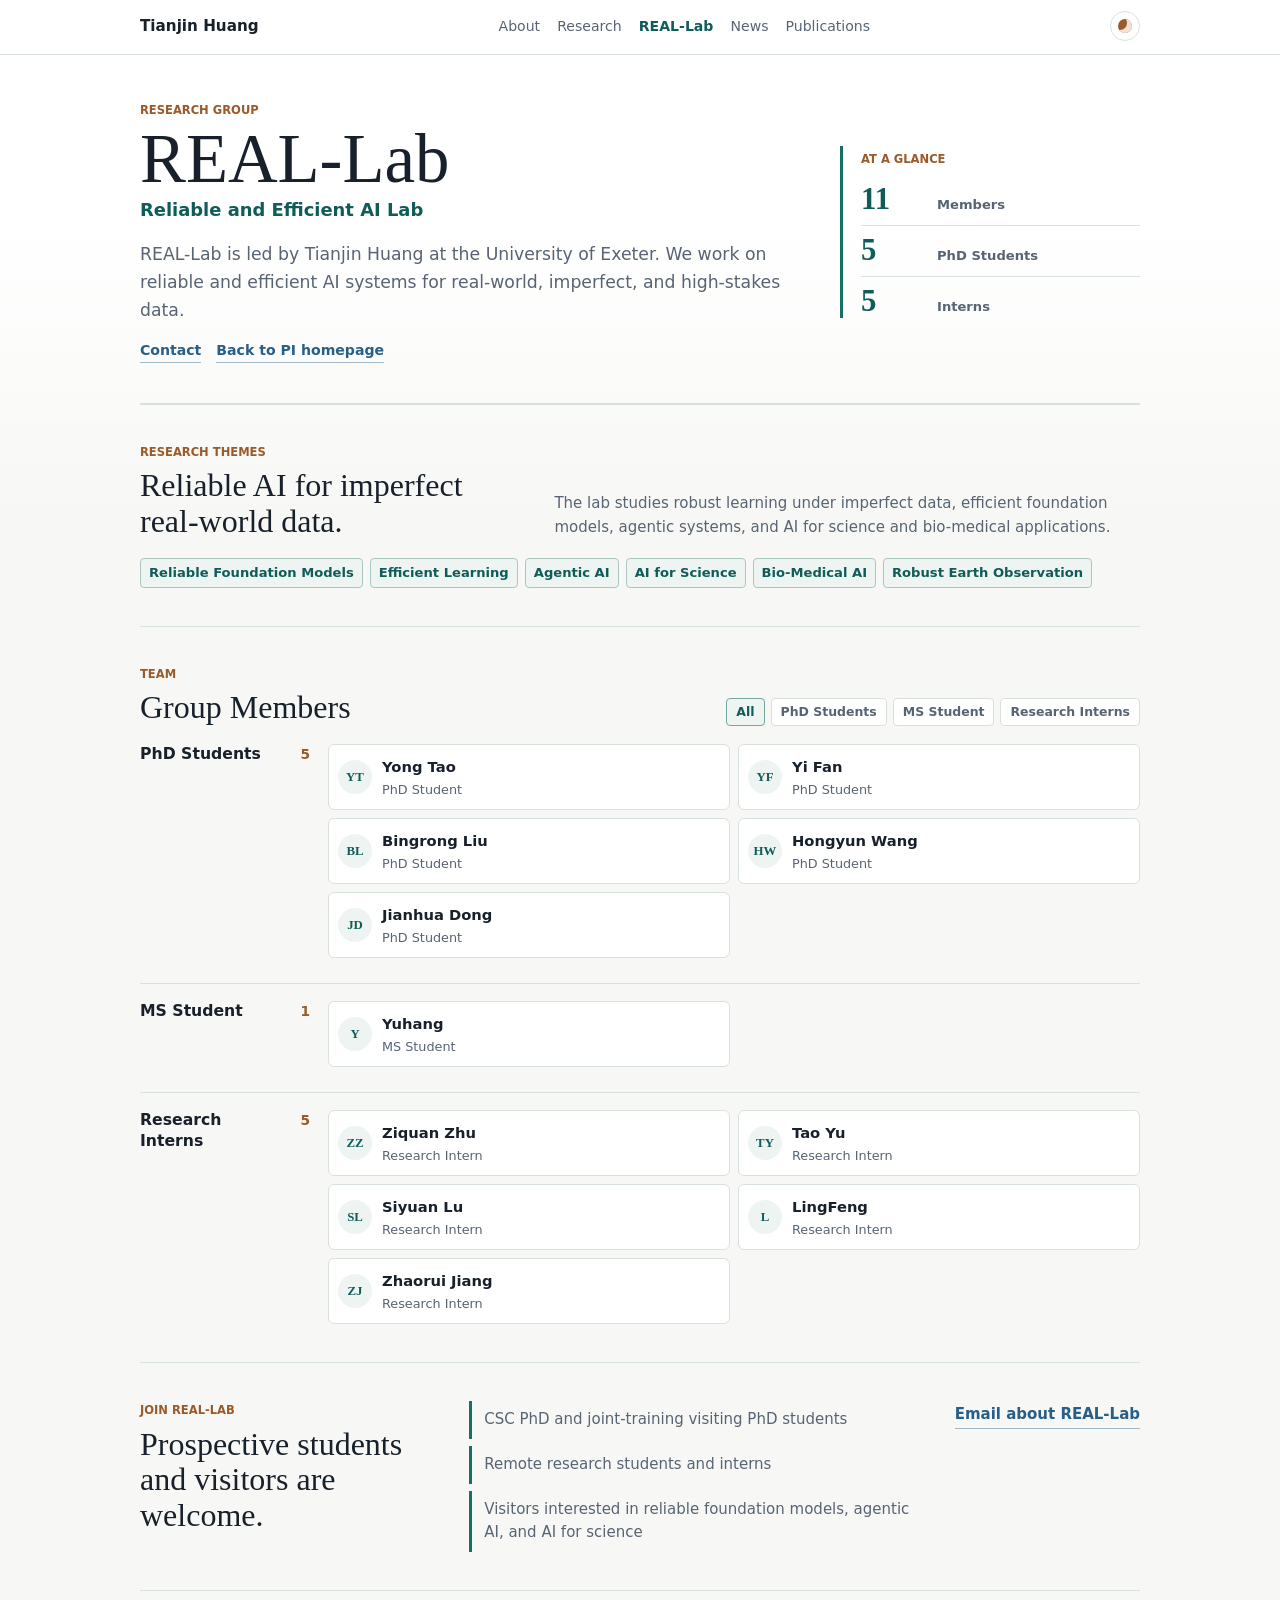
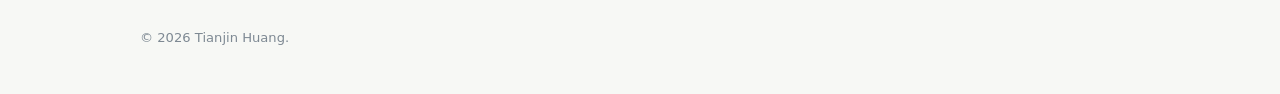
==== real-lab.html @ 81982cf2 "Replace homepage with academic site redesign" ====
<!doctype html>
<html lang="en">
  <head>
    <meta charset="utf-8" />
    <meta name="viewport" content="width=device-width, initial-scale=1" />
    <title>REAL-Lab | Tianjin Huang</title>
    <meta
      name="description"
      content="REAL-Lab students and research interns advised by Tianjin Huang."
    />
    <meta name="author" content="Tianjin Huang" />
    <link rel="stylesheet" href="styles.css" />
  </head>
  <body class="lab-page">
    <header class="site-header">
      <nav class="nav-shell" aria-label="Primary navigation">
        <a class="brand" href="index.html#top">Tianjin Huang</a>
        <div class="nav-links">
          <a href="index.html#about">About</a>
          <a href="index.html#research">Research</a>
          <a href="real-lab.html" class="active">REAL-Lab</a>
          <a href="index.html#news">News</a>
          <a href="index.html#publications">Publications</a>
        </div>
        <button class="theme-toggle" id="theme-toggle" type="button" aria-label="Toggle color theme" title="Toggle color theme">
          <span aria-hidden="true"></span>
        </button>
      </nav>
      <div class="scroll-progress" aria-hidden="true">
        <span id="scroll-progress-bar"></span>
      </div>
    </header>

    <main id="top">
      <section class="lab-hero section-pad">
        <div>
          <p class="label">Research Group</p>
          <h1>REAL-Lab</h1>
          <p class="lab-subtitle">Reliable and Efficient AI Lab</p>
          <p class="hero-lead" id="lab-summary">
            A research group led by Tianjin Huang at the University of Exeter.
          </p>
          <div class="contact-row">
            <a href="mailto:t.huang2@exeter.ac.uk">Contact</a>
            <a href="index.html">Back to PI homepage</a>
          </div>
        </div>
        <aside class="lab-overview-panel" aria-label="REAL-Lab overview">
          <p class="label">At a Glance</p>
          <div class="lab-stat-grid" id="lab-stats" aria-label="REAL-Lab member statistics"></div>
        </aside>
      </section>

      <section class="section-pad lab-focus-section">
        <div class="section-head split">
          <div>
            <p class="label">Research Themes</p>
            <h2>Reliable AI for imperfect real-world data.</h2>
          </div>
          <p>
            The lab studies robust learning under imperfect data, efficient foundation models,
            agentic systems, and AI for science and bio-medical applications.
          </p>
        </div>
        <div class="focus-list" id="focus-list"></div>
      </section>

      <section class="section-pad members-section" id="members">
        <div class="section-head split">
          <div>
            <p class="label">Team</p>
            <h2>Group Members</h2>
          </div>
          <div class="member-controls" id="member-filters" aria-label="Filter lab members"></div>
        </div>
        <div class="member-directory" id="member-grid"></div>
      </section>

      <section class="section-pad lab-opportunities" id="opportunities">
        <div>
          <p class="label">Join REAL-Lab</p>
          <h2>Prospective students and visitors are welcome.</h2>
        </div>
        <div class="opportunity-list" id="opportunity-list"></div>
        <a class="cta-link" href="mailto:t.huang2@exeter.ac.uk?subject=Prospective%20REAL-Lab%20Student">Email about REAL-Lab</a>
      </section>
    </main>

    <footer class="site-footer">
      <p>&copy; <span id="year">2026</span> Tianjin Huang.</p>
    </footer>

    <script src="script.js"></script>
    <script src="data/real-lab-data.js"></script>
    <script src="real-lab.js"></script>
  </body>
</html>
---- styles.css ----
:root {
  color-scheme: light;
  --bg: #f7f8f5;
  --surface: #ffffff;
  --surface-subtle: #eef4f1;
  --surface-warm: #fff8ef;
  --text: #18212b;
  --muted: #586474;
  --muted-2: #7e8993;
  --line: #d9e1dc;
  --line-strong: #bfccc6;
  --accent: #176f66;
  --accent-dark: #0f5c59;
  --accent-blue: #275f88;
  --accent-warm: #9a5a2a;
  --shadow: 0 14px 32px rgba(24, 33, 43, 0.1);
  --max-width: 1000px;
}

[data-theme="dark"] {
  color-scheme: dark;
  --bg: #111516;
  --surface: #171c1f;
  --surface-subtle: #1d2929;
  --surface-warm: #2a231c;
  --text: #f1f4f3;
  --muted: #b5bec6;
  --muted-2: #89959d;
  --line: #2e3a3d;
  --line-strong: #455357;
  --accent: #7cc9c4;
  --accent-dark: #9bded9;
  --accent-blue: #9ec7eb;
  --accent-warm: #dda26f;
  --shadow: 0 18px 38px rgba(0, 0, 0, 0.32);
}

* {
  box-sizing: border-box;
}

html {
  scroll-behavior: smooth;
}

body {
  margin: 0;
  background:
    linear-gradient(180deg, var(--surface) 0, var(--surface) 220px, var(--bg) 520px),
    var(--bg);
  color: var(--text);
  font-family:
    Inter, ui-sans-serif, system-ui, -apple-system, BlinkMacSystemFont, "Segoe UI", sans-serif;
  font-size: 15px;
  line-height: 1.58;
  letter-spacing: 0;
}

a {
  color: var(--accent-blue);
  text-decoration: none;
}

a:hover {
  color: var(--accent-dark);
  text-decoration: underline;
  text-underline-offset: 3px;
}

img {
  display: block;
  max-width: 100%;
}

.site-header {
  position: sticky;
  top: 0;
  z-index: 10;
  border-bottom: 1px solid var(--line);
  background: color-mix(in srgb, var(--surface) 94%, transparent);
  backdrop-filter: blur(16px);
}

.nav-shell {
  width: min(var(--max-width), calc(100% - 32px));
  min-height: 52px;
  margin: 0 auto;
  display: flex;
  align-items: center;
  justify-content: space-between;
  gap: 16px;
}

.brand {
  color: var(--text);
  font-size: 0.95rem;
  font-weight: 760;
  white-space: nowrap;
}

.brand:hover {
  color: var(--accent-dark);
  text-decoration: none;
}

.nav-links {
  display: flex;
  justify-content: flex-end;
  gap: 17px;
  font-size: 0.88rem;
}

.nav-links a {
  color: var(--muted);
  white-space: nowrap;
}

.nav-links a:hover,
.nav-links a.active {
  color: var(--accent-dark);
  text-decoration: none;
}

.nav-links a.active {
  font-weight: 760;
}

.theme-toggle {
  width: 30px;
  height: 30px;
  flex: 0 0 30px;
  border: 1px solid var(--line);
  border-radius: 50%;
  background: var(--surface);
  cursor: pointer;
  position: relative;
}

.theme-toggle span {
  position: absolute;
  inset: 7px;
  border-radius: 50%;
  background: var(--accent-warm);
  box-shadow: inset -5px -3px 0 color-mix(in srgb, var(--surface) 82%, transparent);
}

[data-theme="dark"] .theme-toggle span {
  background: var(--accent);
  box-shadow: inset 5px -2px 0 var(--surface);
}

.scroll-progress {
  height: 2px;
}

.scroll-progress span {
  display: block;
  width: 0;
  height: 100%;
  background: linear-gradient(90deg, var(--accent), var(--accent-warm));
}

.section-pad {
  width: min(var(--max-width), calc(100% - 32px));
  margin: 0 auto;
  padding: 38px 0;
}

.label {
  margin: 0 0 7px;
  color: var(--accent-warm);
  font-size: 0.72rem;
  font-weight: 780;
  letter-spacing: 0;
  text-transform: uppercase;
}

.hero {
  min-height: 400px;
  display: grid;
  grid-template-columns: minmax(0, 1fr) 238px;
  gap: 52px;
  align-items: center;
  padding-top: 52px;
  padding-bottom: 44px;
  border-bottom: 1px solid var(--line);
}

.hero-copy {
  min-width: 0;
}

.hero h1,
.lab-hero h1,
.section-head h2,
.join-band h2,
.lab-preview h2,
.lab-opportunities h2 {
  margin: 0;
  color: var(--text);
  font-family: Georgia, "Times New Roman", serif;
  font-weight: 500;
  letter-spacing: 0;
}

.hero h1 {
  max-width: 760px;
  font-size: 4.6rem;
  line-height: 0.96;
}

.hero h1 span {
  color: var(--accent-dark);
  font-weight: 700;
}

.hero-lead {
  max-width: 670px;
  margin: 16px 0 0;
  color: var(--muted);
  font-size: 1.08rem;
  line-height: 1.62;
}

.hero-affil {
  display: grid;
  gap: 6px;
  max-width: 700px;
  margin: 18px 0 0;
  padding: 0;
  color: var(--muted);
  list-style: none;
}

.hero-affil li {
  position: relative;
  padding-left: 18px;
}

.hero-affil li::before {
  content: "";
  position: absolute;
  top: 0.78em;
  left: 0;
  width: 8px;
  border-top: 2px solid var(--accent);
}

.hero-flag {
  max-width: 640px;
  margin: 14px 0 0;
  padding: 7px 0 7px 13px;
  border-left: 3px solid var(--accent-warm);
  color: var(--text);
  font-size: 0.92rem;
}

.contact-row {
  display: flex;
  flex-wrap: wrap;
  gap: 8px 15px;
  margin-top: 15px;
  font-size: 0.88rem;
}

.contact-row a,
.cta-link,
.text-link {
  display: inline-flex;
  min-height: 28px;
  align-items: center;
  border-bottom: 1px solid color-mix(in srgb, var(--accent-blue) 42%, transparent);
  color: var(--accent-blue);
  font-weight: 720;
}

.contact-row a {
  min-height: auto;
}

.portrait {
  margin: 0;
  justify-self: end;
}

.portrait img {
  width: 238px;
  aspect-ratio: 1 / 1.14;
  object-fit: cover;
  object-position: center top;
  border-radius: 6px;
  box-shadow: var(--shadow);
}

.portrait figcaption {
  margin-top: 10px;
  color: var(--muted-2);
  font-size: 0.78rem;
  line-height: 1.45;
  text-align: right;
}

.section-head {
  margin-bottom: 18px;
}

.section-head.split {
  display: grid;
  grid-template-columns: minmax(210px, 0.66fr) minmax(0, 1fr);
  gap: 28px;
  align-items: end;
}

.section-head h2,
.join-band h2,
.lab-preview h2,
.lab-opportunities h2 {
  font-size: 2rem;
  line-height: 1.12;
}

.section-head p:last-child,
.join-body p,
.join-list,
.lab-preview p,
.service-list {
  margin: 0;
  color: var(--muted);
}

.about-body {
  max-width: 780px;
  display: grid;
  gap: 11px;
  color: var(--text);
  font-size: 1rem;
}

.about-body p {
  margin: 0;
}

.about,
.research,
.join-band,
.lab-preview,
.news,
.publications,
.experience,
.lab-focus-section,
.members-section,
.lab-opportunities {
  border-top: 1px solid var(--line);
}

.research-list {
  display: grid;
  grid-template-columns: repeat(2, minmax(0, 1fr));
  gap: 0 34px;
  border-top: 1px solid var(--line);
}

.research-item {
  min-width: 0;
  display: grid;
  grid-template-columns: 44px minmax(0, 1fr);
  gap: 13px;
  padding: 17px 0;
  border-bottom: 1px solid var(--line);
}

.research-num {
  color: var(--accent-warm);
  font-family: Georgia, "Times New Roman", serif;
  font-size: 1.22rem;
  font-weight: 700;
  line-height: 1.1;
}

.research-title,
.publication h3,
.appointment h3,
.member-group-head h3,
.member-card h4 {
  margin: 0;
  color: var(--text);
  line-height: 1.32;
}

.research-title {
  font-size: 1.02rem;
}

.research-text,
.publication p,
.appointment p,
.member-card p {
  margin: 6px 0 0;
  color: var(--muted);
}

.tag-list {
  display: flex;
  flex-wrap: wrap;
  gap: 7px 10px;
  margin-top: 10px;
}

.tag-list a,
.pub-links a,
.pub-links strong {
  display: inline-flex;
  align-items: center;
  min-height: 22px;
  padding: 1px 6px;
  border: 1px solid color-mix(in srgb, var(--accent-blue) 28%, var(--line));
  border-radius: 4px;
  background: var(--surface);
  color: var(--accent-blue);
  font-size: 0.74rem;
  font-weight: 720;
  line-height: 1.25;
}

.tag-list a:hover,
.pub-links a:hover {
  border-color: var(--accent-blue);
  text-decoration: none;
}

.join-band,
.lab-preview,
.lab-opportunities {
  display: grid;
  grid-template-columns: minmax(220px, 0.66fr) minmax(0, 1fr) auto;
  gap: 26px;
  align-items: start;
}

.join-body {
  display: grid;
  gap: 10px;
}

.join-list {
  padding-left: 18px;
}

.join-list li + li {
  margin-top: 4px;
}

.lab-preview {
  position: relative;
}

.anchor-alias {
  position: absolute;
  top: 0;
  left: 0;
  width: 1px;
  height: 1px;
  pointer-events: none;
}

.cta-link {
  justify-self: end;
  white-space: nowrap;
}

.timeline {
  border-top: 1px solid var(--line);
}

.tl-row {
  display: grid;
  grid-template-columns: 108px minmax(0, 1fr);
  gap: 18px;
  padding: 11px 0;
  border-bottom: 1px solid var(--line);
}

.tl-date {
  color: var(--accent-warm);
  font-size: 0.8rem;
  font-weight: 760;
}

.tl-content {
  display: grid;
  grid-template-columns: 86px minmax(0, 1fr);
  gap: 12px;
  align-items: baseline;
}

.tl-content p {
  margin: 0;
  color: var(--muted);
}

.badge-flag {
  display: inline-flex;
  width: max-content;
  min-height: 22px;
  align-items: center;
  padding: 2px 7px;
  border: 1px solid var(--line);
  border-radius: 4px;
  background: var(--surface-subtle);
  color: var(--accent-dark);
  font-size: 0.7rem;
  font-weight: 780;
}

.badge-flag[data-kind="grants"] {
  background: var(--surface-warm);
  color: var(--accent-warm);
}

.badge-flag[data-kind="grant"],
.badge-flag[data-kind="award"] {
  background: var(--surface-warm);
  color: var(--accent-warm);
}

.badge-flag[data-kind="activities"],
.badge-flag[data-kind="service"],
.badge-flag[data-kind="member"],
.badge-flag[data-kind="talk"] {
  background: color-mix(in srgb, var(--accent-blue) 9%, var(--surface));
  color: var(--accent-blue);
}

.badge-flag[data-kind="workshop"],
.badge-flag[data-kind="competition"],
.badge-flag[data-kind="release"] {
  background: color-mix(in srgb, var(--accent) 10%, var(--surface));
  color: var(--accent-dark);
}

.news-actions {
  margin-top: 14px;
}

.news-toggle {
  min-height: 30px;
  padding: 3px 10px;
  border: 1px solid var(--line);
  border-radius: 4px;
  background: var(--surface);
  color: var(--accent-blue);
  cursor: pointer;
  font: inherit;
  font-size: 0.82rem;
  font-weight: 740;
}

.news-toggle:hover {
  border-color: color-mix(in srgb, var(--accent-blue) 42%, var(--line));
  background: color-mix(in srgb, var(--accent-blue) 5%, var(--surface));
}

.pub-list {
  margin: 0;
  padding: 0;
  list-style: none;
  border-top: 1px solid var(--line);
}

.publication {
  display: grid;
  grid-template-columns: 112px minmax(0, 1fr);
  gap: 18px;
  padding: 15px 0;
  border-bottom: 1px solid var(--line);
}

.pub-venue {
  color: var(--accent-dark);
  font-size: 0.76rem;
  font-weight: 780;
  line-height: 1.35;
}

.publication h3 {
  font-size: 0.98rem;
}

.pub-legend {
  margin: 6px 0 0;
  color: var(--muted);
  font-size: 0.78rem;
  line-height: 1.35;
}

.pub-legend sup,
.author-symbol {
  color: var(--accent-warm);
  font-family: Georgia, "Times New Roman", serif;
  font-weight: 700;
}

.pub-authors strong {
  color: var(--text);
  font-weight: 780;
}

.author-symbol {
  margin-left: 1px;
  font-size: 0.78em;
  line-height: 0;
  vertical-align: super;
}

.pub-links {
  display: flex;
  flex-wrap: wrap;
  gap: 7px;
  margin-top: 9px;
  align-items: center;
}

.pub-links strong {
  border-color: color-mix(in srgb, var(--accent-warm) 36%, var(--line));
  background: var(--surface-warm);
  color: var(--accent-warm);
}

.experience-grid {
  display: grid;
  border-top: 1px solid var(--line);
}

.appointment {
  min-height: 88px;
  display: grid;
  grid-template-columns: 54px minmax(0, 1fr);
  gap: 15px;
  align-items: center;
  padding: 14px 0;
  border-bottom: 1px solid var(--line);
}

.appointment img {
  width: 54px;
  height: 54px;
  object-fit: contain;
  border: 1px solid var(--line);
  border-radius: 6px;
  background: var(--surface);
  padding: 5px;
}

.appointment h3 {
  font-size: 0.98rem;
}

.service-list {
  margin-top: 16px;
  padding-left: 14px;
  border-left: 3px solid var(--accent);
}

.service-list p {
  margin: 0 0 7px;
}

.service-list p:last-child {
  margin-bottom: 0;
}

.lab-page .site-header {
  background: color-mix(in srgb, var(--surface) 95%, transparent);
}

.lab-hero {
  min-height: 0;
  display: grid;
  grid-template-columns: minmax(0, 1fr) 300px;
  gap: 42px;
  align-items: center;
  padding-top: 46px;
  padding-bottom: 40px;
  border-bottom: 1px solid var(--line);
}

.lab-hero h1 {
  max-width: 560px;
  font-size: 4.3rem;
  line-height: 0.96;
}

.lab-subtitle {
  margin: 4px 0 0;
  color: var(--accent-dark);
  font-size: 1.12rem;
  font-weight: 750;
}

.lab-overview-panel {
  padding: 4px 0 0 18px;
  border-left: 3px solid var(--accent);
}

.lab-stat-grid {
  display: grid;
  gap: 0;
}

.lab-stat {
  display: grid;
  grid-template-columns: 62px minmax(0, 1fr);
  gap: 14px;
  align-items: baseline;
  padding: 9px 0;
  border-bottom: 1px solid var(--line);
}

.lab-stat:last-child {
  border-bottom: 0;
  padding-bottom: 0;
}

.lab-stat strong {
  color: var(--accent-dark);
  font-family: Georgia, "Times New Roman", serif;
  font-size: 1.92rem;
  line-height: 1;
}

.lab-stat span {
  color: var(--muted);
  font-size: 0.82rem;
  font-weight: 740;
}

.focus-list {
  display: flex;
  flex-wrap: wrap;
  gap: 7px;
}

.focus-list span {
  padding: 4px 8px;
  border: 1px solid color-mix(in srgb, var(--accent) 24%, var(--line));
  border-radius: 4px;
  background: var(--surface-subtle);
  color: var(--accent-dark);
  font-size: 0.82rem;
  font-weight: 700;
}

.member-controls {
  display: flex;
  flex-wrap: wrap;
  justify-content: flex-end;
  gap: 6px;
}

.member-controls button {
  min-height: 28px;
  padding: 3px 9px;
  border: 1px solid var(--line);
  border-radius: 4px;
  background: var(--surface);
  color: var(--muted);
  cursor: pointer;
  font: inherit;
  font-size: 0.78rem;
  font-weight: 720;
}

.member-controls button:hover,
.member-controls button.active {
  border-color: color-mix(in srgb, var(--accent) 52%, var(--line));
  background: var(--surface-subtle);
  color: var(--accent-dark);
}

.member-directory {
  display: grid;
  gap: 25px;
}

.member-group-block {
  display: grid;
  grid-template-columns: 170px minmax(0, 1fr);
  gap: 18px;
  padding-top: 17px;
  border-top: 1px solid var(--line);
}

.member-group-block:first-child {
  padding-top: 0;
  border-top: 0;
}

.member-group-head {
  display: flex;
  align-items: baseline;
  justify-content: space-between;
  gap: 12px;
}

.member-group-head h3 {
  font-size: 0.98rem;
}

.member-group-head span {
  color: var(--accent-warm);
  font-size: 0.86rem;
  font-weight: 780;
}

.member-list {
  display: grid;
  grid-template-columns: repeat(2, minmax(0, 1fr));
  gap: 8px;
}

.member-card {
  min-height: 66px;
  padding: 9px;
  display: grid;
  grid-template-columns: 34px minmax(0, 1fr) auto;
  gap: 10px;
  align-items: center;
  border: 1px solid var(--line);
  border-radius: 6px;
  background: var(--surface);
  transition:
    border-color 180ms ease,
    box-shadow 180ms ease;
}

.member-card:hover {
  border-color: color-mix(in srgb, var(--accent) 42%, var(--line));
  box-shadow: 0 10px 22px rgba(24, 33, 43, 0.07);
}

.member-avatar {
  width: 34px;
  height: 34px;
  display: grid;
  place-items: center;
  border-radius: 50%;
  background: var(--surface-subtle);
  color: var(--accent-dark);
  font-family: Georgia, "Times New Roman", serif;
  font-size: 0.8rem;
  font-weight: 760;
}

.member-card h4 {
  font-size: 0.92rem;
}

.member-card p {
  font-size: 0.8rem;
  line-height: 1.25;
}

.member-card span {
  max-width: 140px;
  padding: 2px 6px;
  border: 1px solid var(--line);
  border-radius: 4px;
  background: var(--surface-subtle);
  color: var(--accent-dark);
  font-size: 0.68rem;
  font-weight: 700;
  white-space: nowrap;
}

.opportunity-list {
  display: grid;
  gap: 7px;
}

.opportunity-list p {
  margin: 0;
  padding: 7px 0 7px 12px;
  border-left: 3px solid var(--accent);
  color: var(--muted);
}

.site-footer {
  width: min(var(--max-width), calc(100% - 32px));
  margin: 0 auto;
  padding: 24px 0 32px;
  color: var(--muted-2);
  font-size: 0.82rem;
  border-top: 1px solid var(--line);
}

@media (max-width: 900px) {
  .nav-shell {
    min-height: auto;
    padding: 10px 0;
    align-items: flex-start;
  }

  .nav-links {
    order: 3;
    width: 100%;
    justify-content: flex-start;
    overflow-x: auto;
    padding: 5px 0 2px;
  }

  .hero,
  .lab-hero,
  .section-head.split,
  .join-band,
  .lab-preview,
  .lab-opportunities {
    grid-template-columns: 1fr;
  }

  .hero,
  .lab-hero {
    min-height: 0;
    gap: 24px;
  }

  .hero h1,
  .lab-hero h1 {
    font-size: 3.45rem;
  }

  .portrait {
    justify-self: start;
  }

  .portrait figcaption {
    text-align: left;
  }

  .cta-link {
    justify-self: start;
  }

  .lab-overview-panel {
    padding: 0;
    border-left: 0;
  }

  .lab-stat-grid {
    grid-template-columns: repeat(3, minmax(0, 1fr));
    gap: 8px;
  }

  .lab-stat {
    display: block;
    min-height: 74px;
    padding: 10px;
    border: 1px solid var(--line);
    border-radius: 6px;
    background: var(--surface);
  }

  .lab-stat strong {
    display: block;
    font-size: 1.58rem;
  }

  .lab-stat span {
    display: block;
    margin-top: 4px;
  }

  .member-controls {
    justify-content: flex-start;
  }

  .member-group-block {
    grid-template-columns: 1fr;
    gap: 10px;
  }
}

@media (max-width: 720px) {
  .section-pad {
    width: min(100% - 24px, var(--max-width));
    padding: 32px 0;
  }

  .nav-shell {
    width: min(100% - 24px, var(--max-width));
  }

  .hero {
    padding-top: 34px;
  }

  .hero h1,
  .lab-hero h1 {
    font-size: 2.8rem;
  }

  .hero-lead {
    font-size: 0.98rem;
  }

  .section-head h2,
  .join-band h2,
  .lab-preview h2,
  .lab-opportunities h2 {
    font-size: 1.62rem;
  }

  .research-list,
  .member-list {
    grid-template-columns: 1fr;
  }

  .tl-row,
  .tl-content,
  .publication {
    grid-template-columns: 1fr;
    gap: 5px;
  }

  .badge-flag {
    margin-bottom: 2px;
  }

  .appointment {
    grid-template-columns: 48px minmax(0, 1fr);
  }

  .appointment img {
    width: 48px;
    height: 48px;
  }
}

@media (max-width: 430px) {
  .nav-links {
    gap: 14px;
  }

  .hero h1,
  .lab-hero h1 {
    font-size: 2.45rem;
  }

  .lab-stat-grid {
    grid-template-columns: 1fr;
  }
}

@supports not (background: color-mix(in srgb, white, black)) {
  .site-header {
    background: var(--surface);
  }

  .tag-list a,
  .pub-links a,
  .pub-links strong,
  .focus-list span,
  .member-controls button,
  .member-card:hover {
    border-color: var(--line);
  }
}
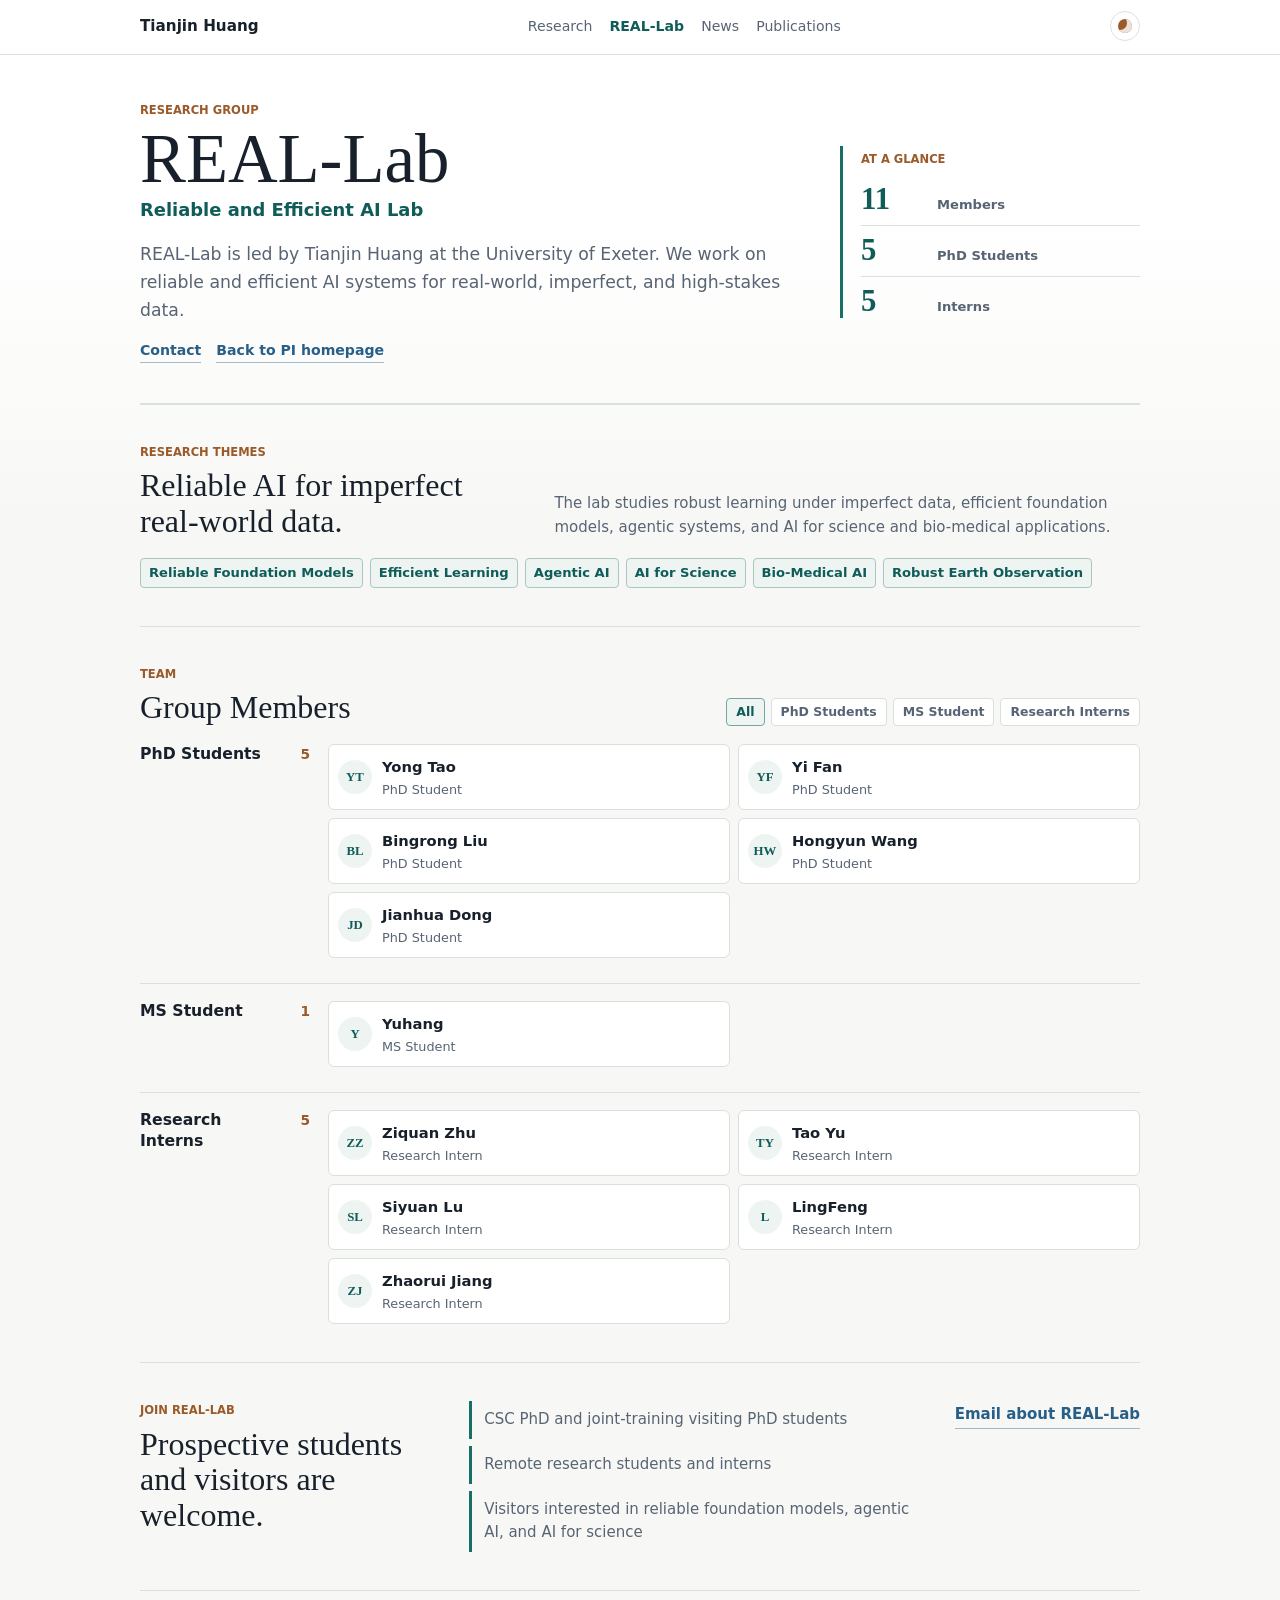
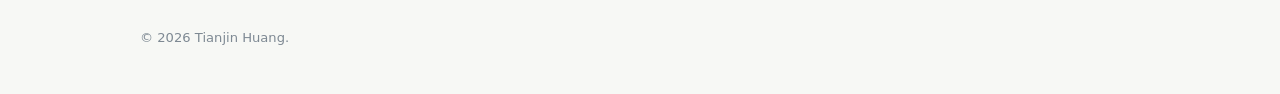
==== commit e90b574c: "Remove biography section" ====
--- a/real-lab.html
+++ b/real-lab.html
@@ -16,7 +16,6 @@
       <nav class="nav-shell" aria-label="Primary navigation">
         <a class="brand" href="index.html#top">Tianjin Huang</a>
         <div class="nav-links">
-          <a href="index.html#about">About</a>
           <a href="index.html#research">Research</a>
           <a href="real-lab.html" class="active">REAL-Lab</a>
           <a href="index.html#news">News</a>
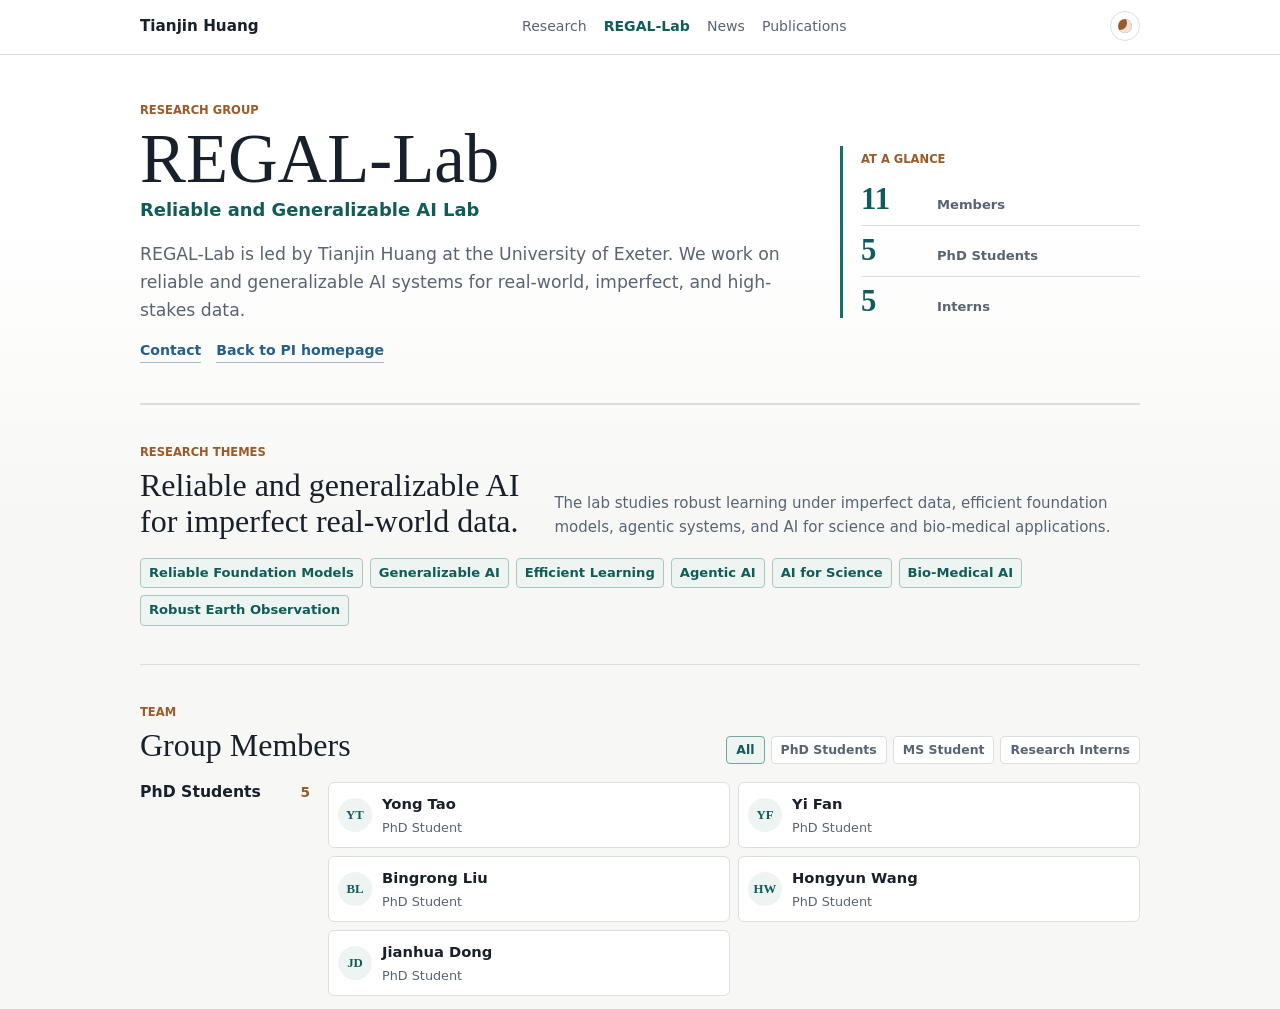
==== commit 862ad20f: "Rename lab to REGAL-Lab" ====
--- a/real-lab.html
+++ b/real-lab.html
@@ -2,95 +2,12 @@
 <html lang="en">
   <head>
     <meta charset="utf-8" />
+    <meta http-equiv="refresh" content="0; url=regal-lab.html" />
     <meta name="viewport" content="width=device-width, initial-scale=1" />
-    <title>REAL-Lab | Tianjin Huang</title>
-    <meta
-      name="description"
-      content="REAL-Lab students and research interns advised by Tianjin Huang."
-    />
-    <meta name="author" content="Tianjin Huang" />
-    <link rel="stylesheet" href="styles.css" />
+    <title>REGAL-Lab | Tianjin Huang</title>
+    <link rel="canonical" href="regal-lab.html" />
   </head>
-  <body class="lab-page">
-    <header class="site-header">
-      <nav class="nav-shell" aria-label="Primary navigation">
-        <a class="brand" href="index.html#top">Tianjin Huang</a>
-        <div class="nav-links">
-          <a href="index.html#research">Research</a>
-          <a href="real-lab.html" class="active">REAL-Lab</a>
-          <a href="index.html#news">News</a>
-          <a href="index.html#publications">Publications</a>
-        </div>
-        <button class="theme-toggle" id="theme-toggle" type="button" aria-label="Toggle color theme" title="Toggle color theme">
-          <span aria-hidden="true"></span>
-        </button>
-      </nav>
-      <div class="scroll-progress" aria-hidden="true">
-        <span id="scroll-progress-bar"></span>
-      </div>
-    </header>
-
-    <main id="top">
-      <section class="lab-hero section-pad">
-        <div>
-          <p class="label">Research Group</p>
-          <h1>REAL-Lab</h1>
-          <p class="lab-subtitle">Reliable and Efficient AI Lab</p>
-          <p class="hero-lead" id="lab-summary">
-            A research group led by Tianjin Huang at the University of Exeter.
-          </p>
-          <div class="contact-row">
-            <a href="mailto:t.huang2@exeter.ac.uk">Contact</a>
-            <a href="index.html">Back to PI homepage</a>
-          </div>
-        </div>
-        <aside class="lab-overview-panel" aria-label="REAL-Lab overview">
-          <p class="label">At a Glance</p>
-          <div class="lab-stat-grid" id="lab-stats" aria-label="REAL-Lab member statistics"></div>
-        </aside>
-      </section>
-
-      <section class="section-pad lab-focus-section">
-        <div class="section-head split">
-          <div>
-            <p class="label">Research Themes</p>
-            <h2>Reliable AI for imperfect real-world data.</h2>
-          </div>
-          <p>
-            The lab studies robust learning under imperfect data, efficient foundation models,
-            agentic systems, and AI for science and bio-medical applications.
-          </p>
-        </div>
-        <div class="focus-list" id="focus-list"></div>
-      </section>
-
-      <section class="section-pad members-section" id="members">
-        <div class="section-head split">
-          <div>
-            <p class="label">Team</p>
-            <h2>Group Members</h2>
-          </div>
-          <div class="member-controls" id="member-filters" aria-label="Filter lab members"></div>
-        </div>
-        <div class="member-directory" id="member-grid"></div>
-      </section>
-
-      <section class="section-pad lab-opportunities" id="opportunities">
-        <div>
-          <p class="label">Join REAL-Lab</p>
-          <h2>Prospective students and visitors are welcome.</h2>
-        </div>
-        <div class="opportunity-list" id="opportunity-list"></div>
-        <a class="cta-link" href="mailto:t.huang2@exeter.ac.uk?subject=Prospective%20REAL-Lab%20Student">Email about REAL-Lab</a>
-      </section>
-    </main>
-
-    <footer class="site-footer">
-      <p>&copy; <span id="year">2026</span> Tianjin Huang.</p>
-    </footer>
-
-    <script src="script.js"></script>
-    <script src="data/real-lab-data.js"></script>
-    <script src="real-lab.js"></script>
+  <body>
+    <p><a href="regal-lab.html">Redirecting to REGAL-Lab</a></p>
   </body>
 </html>
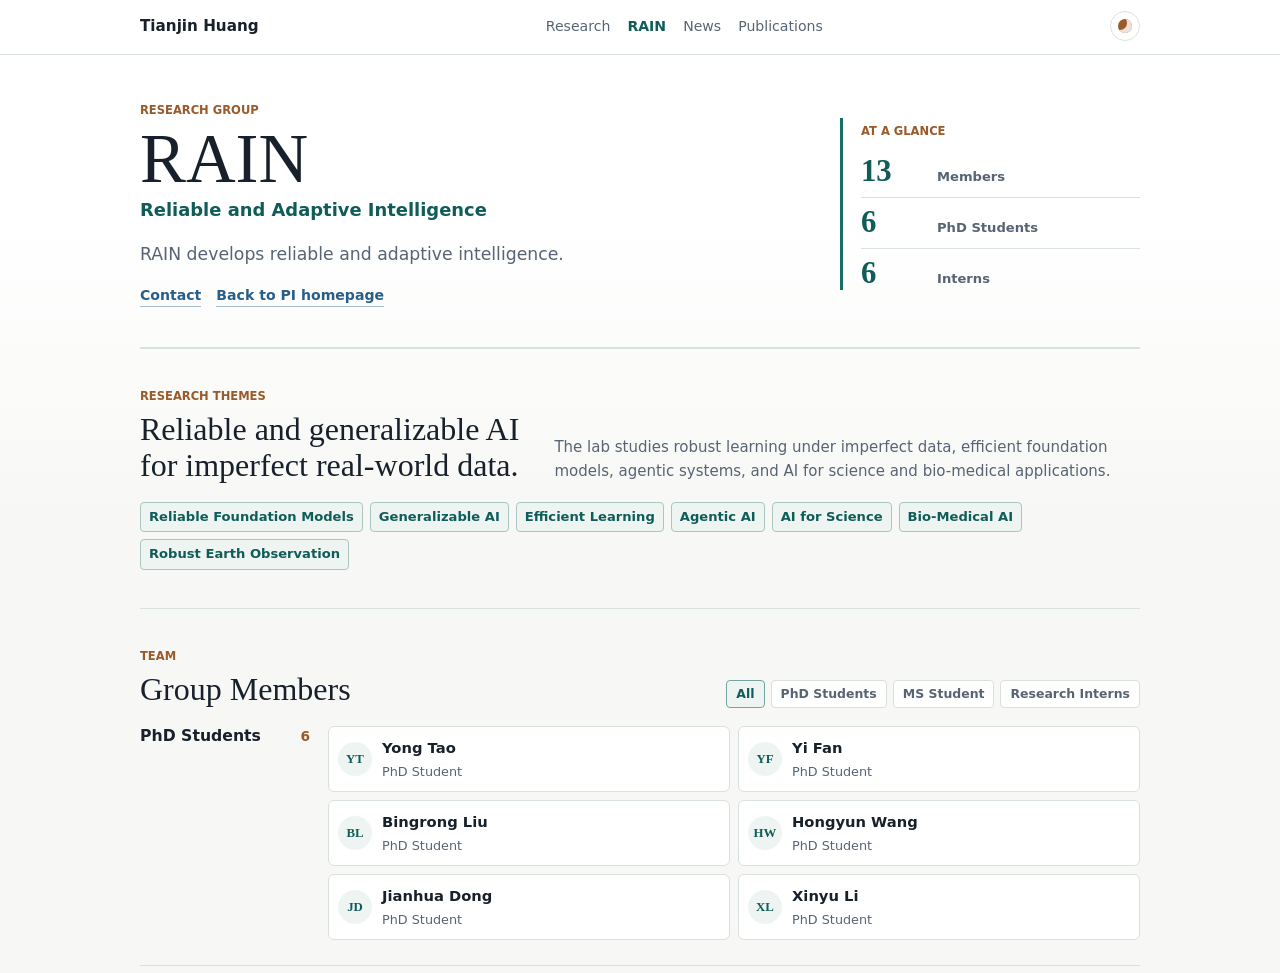
==== commit 4e9d5da9: "Rename lab to RAIN" ====
--- a/real-lab.html
+++ b/real-lab.html
@@ -4,10 +4,10 @@
     <meta charset="utf-8" />
     <meta http-equiv="refresh" content="0; url=regal-lab.html" />
     <meta name="viewport" content="width=device-width, initial-scale=1" />
-    <title>REGAL-Lab | Tianjin Huang</title>
+    <title>RAIN | Tianjin Huang</title>
     <link rel="canonical" href="regal-lab.html" />
   </head>
   <body>
-    <p><a href="regal-lab.html">Redirecting to REGAL-Lab</a></p>
+    <p><a href="regal-lab.html">Redirecting to RAIN</a></p>
   </body>
 </html>
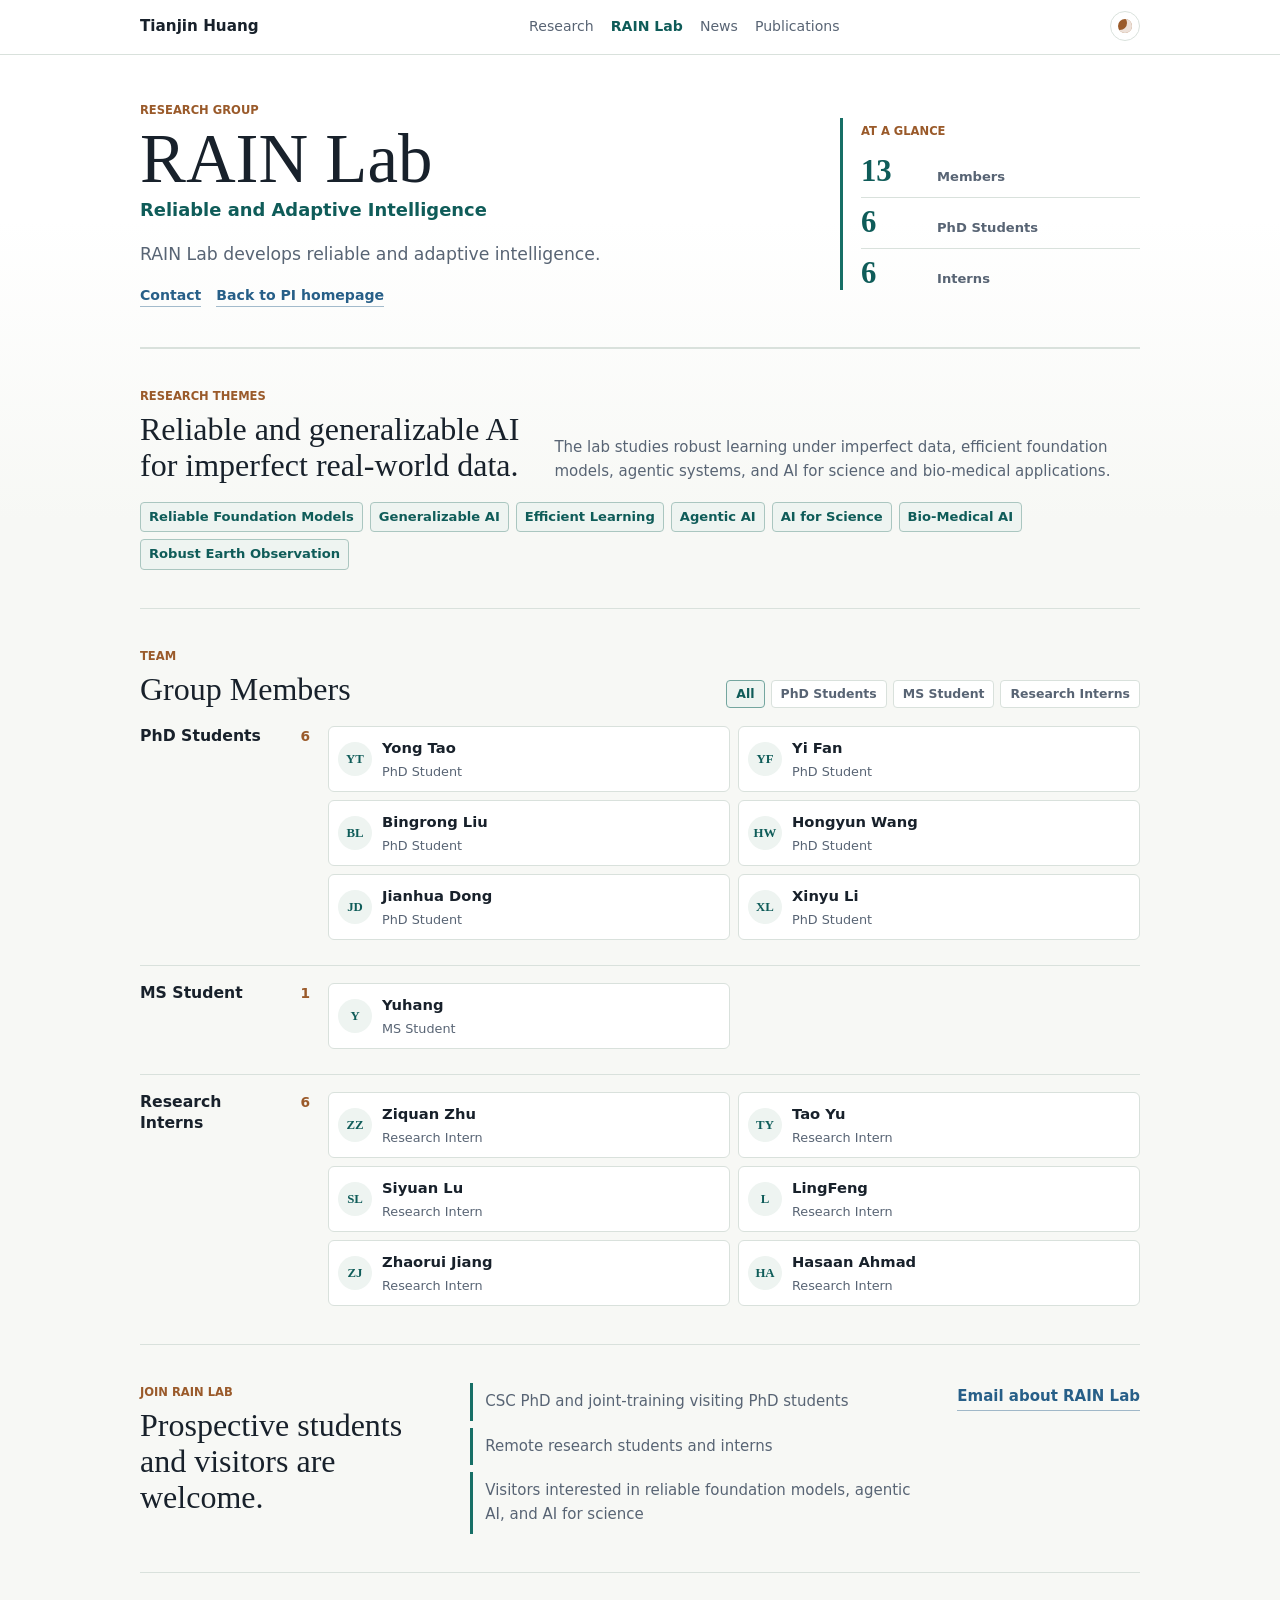
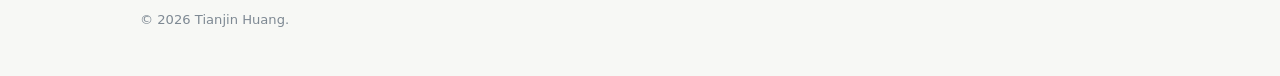
==== commit 9ed72a01: "Rename RAIN to RAIN Lab" ====
--- a/real-lab.html
+++ b/real-lab.html
@@ -4,10 +4,10 @@
     <meta charset="utf-8" />
     <meta http-equiv="refresh" content="0; url=regal-lab.html" />
     <meta name="viewport" content="width=device-width, initial-scale=1" />
-    <title>RAIN | Tianjin Huang</title>
+    <title>RAIN Lab | Tianjin Huang</title>
     <link rel="canonical" href="regal-lab.html" />
   </head>
   <body>
-    <p><a href="regal-lab.html">Redirecting to RAIN</a></p>
+    <p><a href="regal-lab.html">Redirecting to RAIN Lab</a></p>
   </body>
 </html>
